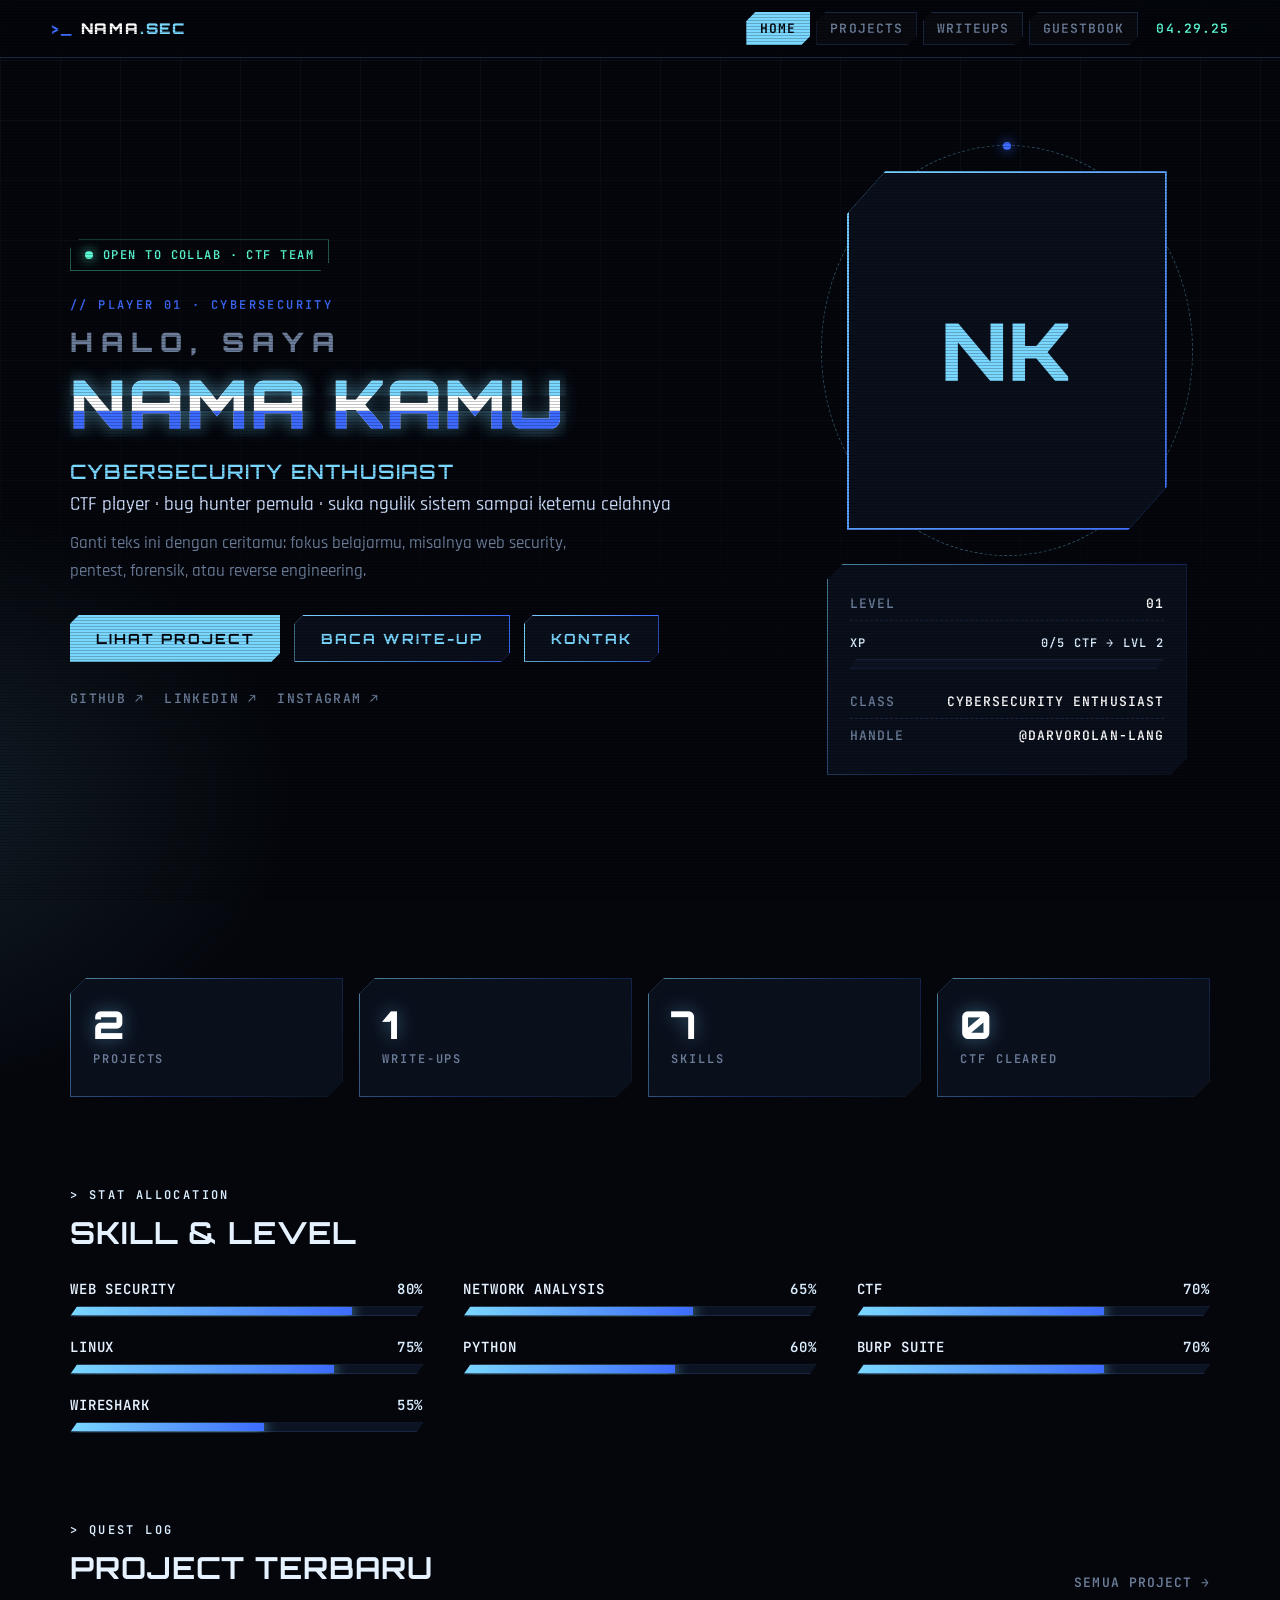
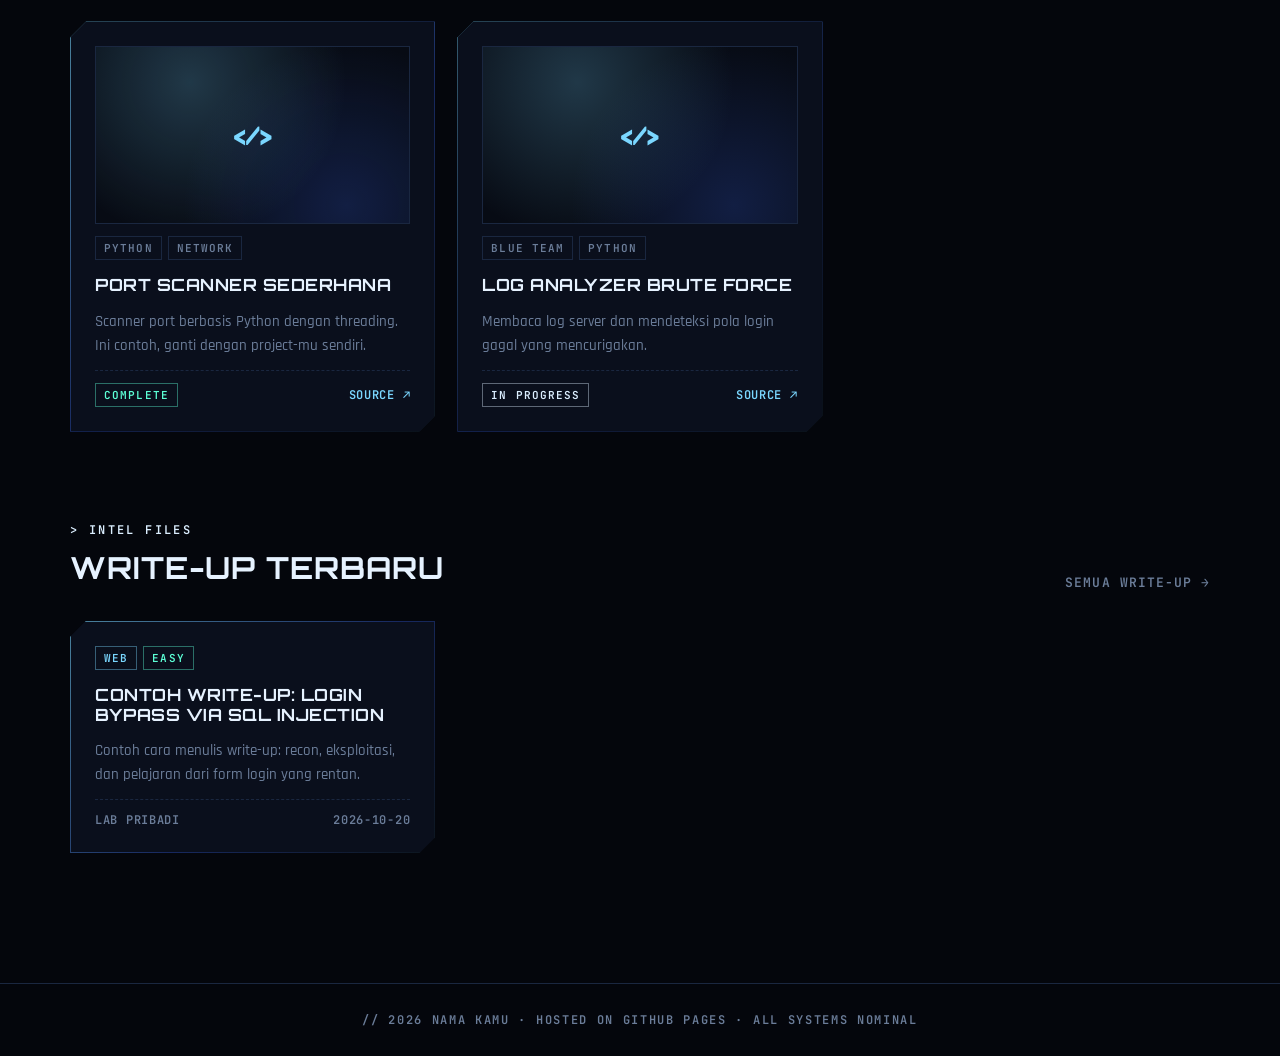
==== index.html @ fb5c7ef1 "Add files via upload" ====
<!DOCTYPE html>
<html lang="id">
<head>
<meta charset="utf-8">
<meta name="viewport" content="width=device-width,initial-scale=1">
<title>Portfolio · Cybersecurity</title>
<meta name="description" content="Portfolio cybersecurity, CTF, dan write-up">
<link rel="stylesheet" href="style.css">
<script src="app.js" defer></script>
</head>
<body data-page="home">
<div id="boot" hidden><pre id="boot-out"></pre></div>
<header id="nav"></header>
<main>
  <section class="hero" style="margin-top:0">
    <div>
      <div class="status rise"><i></i><span id="status"></span></div>
      <p class="kicker rise">// player 01 · cybersecurity</p>
      <h1 class="rise"><span class="hello">HALO, SAYA</span><span class="glitch" data-f="name"></span></h1>
      <p class="role rise" data-f="role"></p>
      <p class="tagline rise" data-f="tagline"></p>
      <p class="bio rise" data-f="bio"></p>
      <div class="btns rise">
        <a class="btn solid" href="projects.html">Lihat Project</a>
        <a class="btn" href="writeups.html">Baca Write-up</a>
        <a class="btn" id="mail" href="#">Kontak</a>
      </div>
      <div class="socials rise" id="socials"></div>
    </div>
    <div class="side rise">
      <div class="frame">
        <div class="ring"></div>
        <div class="pic" id="photo"></div>
      </div>
      <div class="panel hud-card">
        <div class="hc"><span>Level</span><b id="lvl">01</b></div>
        <div class="xp-top"><span>XP</span><span id="xp-t"></span></div>
        <div class="bar"><i id="xp" style="width:0"></i></div>
        <div class="hc" style="margin-top:16px"><span>Class</span><b data-f="role"></b></div>
        <div class="hc"><span>Handle</span><b data-f="handle"></b></div>
      </div>
    </div>
  </section>

  <div class="stats rv">
    <div class="panel stat"><b id="n-p">0</b><span>projects</span></div>
    <div class="panel stat"><b id="n-w">0</b><span>write-ups</span></div>
    <div class="panel stat"><b id="n-s">0</b><span>skills</span></div>
    <div class="panel stat"><b id="n-c">0</b><span>ctf cleared</span></div>
  </div>

  <section class="rv">
    <p class="label">stat allocation</p>
    <h2>Skill &amp; Level</h2>
    <div class="skills" id="skills"></div>
  </section>

  <section>
    <div class="sec-h"><div><p class="label">quest log</p><h2>Project Terbaru</h2></div><a href="projects.html">semua project →</a></div>
    <div class="grid" id="latest-p"></div>
  </section>

  <section>
    <div class="sec-h"><div><p class="label">intel files</p><h2>Write-up Terbaru</h2></div><a href="writeups.html">semua write-up →</a></div>
    <div class="grid" id="latest-w"></div>
  </section>
</main>
<div id="foot"></div>
</body>
</html>
---- style.css ----
@import url('https://fonts.googleapis.com/css2?family=Orbitron:wght@500;700;900&family=Rajdhani:wght@400;500;600;700&family=JetBrains+Mono:wght@400;600&display=swap');

/* ===== TEMA: ubah warna di bagian ini untuk mengganti tampilan seluruh website ===== */
:root{
  --bg:#04060c;          /* latar belakang */
  --panel:#0a0f1c;       /* kotak dan kartu */
  --panel2:#101a2e;      /* kartu saat disorot */
  --cy:#7ad7ff;          /* biru es (warna utama) */
  --mg:#3d6bff;          /* biru elektrik (warna kedua) */
  --yl:#dbeeff;          /* putih es (aksen dan label) */
  --gn:#5cffd6;          /* mint (status OK) */
  --txt:#e6f2ff;
  --mut:#6b7d99;
  --line:#1a2740;
  --cut:polygon(16px 0,100% 0,100% calc(100% - 16px),calc(100% - 16px) 100%,0 100%,0 16px);
  --cut-sm:polygon(9px 0,100% 0,100% calc(100% - 9px),calc(100% - 9px) 100%,0 100%,0 9px);
  --mono:'JetBrains Mono',ui-monospace,Consolas,monospace;
  --display:'Orbitron',sans-serif;
  --body:'Rajdhani',system-ui,sans-serif;
}

*{box-sizing:border-box}
html{background:var(--bg);scroll-behavior:smooth}
body{margin:0;min-height:100vh;display:flex;flex-direction:column;overflow-x:hidden;color:var(--txt);font:500 17px/1.6 var(--body);
  background:radial-gradient(800px 500px at 100% -10%,rgba(61,107,255,.2),transparent 60%),radial-gradient(700px 500px at -10% 30%,rgba(122,215,255,.12),transparent 60%),var(--bg)}
body::before{content:"";position:fixed;inset:0;z-index:0;pointer-events:none;background-image:linear-gradient(rgba(122,215,255,.05) 1px,transparent 1px),linear-gradient(90deg,rgba(122,215,255,.05) 1px,transparent 1px);background-size:60px 60px;-webkit-mask-image:linear-gradient(#000,transparent 85%);mask-image:linear-gradient(#000,transparent 85%)}
body::after{content:"";position:fixed;inset:0;z-index:90;pointer-events:none;background:repeating-linear-gradient(0deg,rgba(0,0,0,.22) 0 1px,transparent 1px 3px)}
header{position:sticky;top:0;z-index:50}
main,footer{position:relative;z-index:1}
main{width:min(1140px,92vw);margin:0 auto;padding-bottom:40px;flex:1}
section{margin:90px 0}
a{color:var(--cy);text-decoration:none;transition:color .2s}
a:hover{color:var(--yl)}
h1,h2,h3{font-family:var(--display);line-height:1.15;margin:.2em 0;letter-spacing:.03em;text-transform:uppercase}
h2{font-size:clamp(1.3rem,2.6vw,1.9rem)}
h3{font-size:1.05rem}
.label{font:600 12px var(--mono);color:var(--yl);letter-spacing:.2em;text-transform:uppercase;margin:0 0 12px}
.label::before{content:"> "}
.muted{color:var(--mut)}
.empty{padding:30px;border:1px dashed var(--line);text-align:center;font:600 13px var(--mono);color:var(--mut);letter-spacing:.08em;text-transform:uppercase}
.sec-h{display:flex;justify-content:space-between;align-items:flex-end;gap:16px;flex-wrap:wrap;margin-bottom:30px}
.sec-h>a{font:600 13px var(--mono);color:var(--mut);text-transform:uppercase;letter-spacing:.08em}
.sec-h>a:hover{color:var(--mg)}

/* kotak bersudut terpotong (efek HUD) */
.panel{position:relative;border:1px solid transparent;clip-path:var(--cut);
  background:linear-gradient(var(--panel),var(--panel)) padding-box,linear-gradient(135deg,rgba(122,215,255,.6),rgba(61,107,255,.35) 55%,rgba(122,215,255,.08)) border-box}

/* navigasi */
.hud{display:flex;justify-content:space-between;align-items:center;gap:16px;flex-wrap:wrap;padding:12px clamp(18px,4vw,56px);background:rgba(4,6,12,.86);backdrop-filter:blur(10px);border-bottom:1px solid var(--line)}
.logo{font:900 15px var(--display);color:#fff;letter-spacing:.12em}
.logo:hover{color:#fff}
.logo b{color:var(--mg)}
.logo span{color:var(--cy)}
.hud-r{display:flex;align-items:center;gap:18px;flex-wrap:wrap}
.links{display:flex;gap:6px;flex-wrap:wrap}
.links a{font:600 13px var(--mono);color:var(--mut);padding:7px 13px;text-transform:uppercase;letter-spacing:.08em;clip-path:var(--cut-sm);border:1px solid var(--line);background:rgba(255,255,255,.02)}
.links a:hover{color:var(--cy);border-color:var(--cy)}
.links a.on{color:#04060c;background:var(--cy);border-color:var(--cy)}
#clock{font:600 13px var(--mono);color:var(--gn);letter-spacing:.08em;min-width:64px}

/* hero */
.hero{display:grid;grid-template-columns:1.25fr .75fr;gap:56px;align-items:center;min-height:calc(100vh - 70px);padding:40px 0}
.status{display:inline-flex;align-items:center;gap:10px;font:600 12px var(--mono);color:var(--gn);letter-spacing:.12em;text-transform:uppercase;padding:7px 14px;border:1px solid rgba(92,255,214,.35);margin-bottom:26px;clip-path:var(--cut-sm)}
.status i{width:8px;height:8px;border-radius:50%;background:var(--gn);box-shadow:0 0 12px var(--gn);animation:pulse 1.6s infinite}
@keyframes pulse{50%{opacity:.3}}
.kicker{font:600 12px var(--mono);color:var(--mg);letter-spacing:.2em;text-transform:uppercase;margin:0 0 16px}
.hero h1{font-size:clamp(2.2rem,5.5vw,4.2rem);font-weight:900;line-height:1.02;margin:0}
.hello{display:block;font-size:.4em;color:var(--mut);letter-spacing:.3em;margin-bottom:12px}
.glitch{position:relative;display:inline-block;color:#fff;text-shadow:0 0 18px rgba(122,215,255,.35)}
.glitch::before,.glitch::after{content:attr(data-t);position:absolute;left:0;top:0;width:100%}
.glitch::before{color:var(--cy);clip-path:polygon(0 0,100% 0,100% 40%,0 40%);animation:gl1 2.6s infinite steps(1)}
.glitch::after{color:var(--mg);clip-path:polygon(0 62%,100% 62%,100% 100%,0 100%);animation:gl2 2.6s infinite steps(1)}
@keyframes gl1{0%,85%,100%{transform:none}86%{transform:translate(-5px,0)}89%{transform:translate(4px,0)}}
@keyframes gl2{0%,83%,100%{transform:none}84%{transform:translate(5px,0)}91%{transform:translate(-4px,0)}}
.role{font:600 20px var(--display);color:var(--cy);letter-spacing:.06em;margin:22px 0 6px;text-transform:uppercase}
.tagline{font-size:19px;color:#cfe0ff;margin:0 0 10px}
.bio{color:var(--mut);max-width:60ch;margin:0 0 30px}
.btns{display:flex;flex-wrap:wrap;gap:14px;margin-bottom:28px}
.btn{display:inline-flex;align-items:center;padding:14px 26px;font:700 14px var(--display);letter-spacing:.14em;text-transform:uppercase;color:var(--cy);border:1px solid transparent;clip-path:var(--cut-sm);transition:.2s;
  background:linear-gradient(var(--panel),var(--panel)) padding-box,linear-gradient(90deg,var(--cy),var(--mg)) border-box}
.btn:hover{color:#fff;transform:translateY(-2px)}
.btn.solid{background:var(--cy);color:#04060c;border:0}
.btn.solid:hover{background:var(--yl);color:#04060c}
.socials{display:flex;flex-wrap:wrap;gap:20px;font:600 13px var(--mono);text-transform:uppercase;letter-spacing:.1em}
.socials a{color:var(--mut)}
.socials a:hover{color:var(--mg)}

.side{display:flex;flex-direction:column;align-items:center;gap:34px}
.frame{position:relative;width:min(320px,78vw);aspect-ratio:1/1.12}
.ring{position:absolute;inset:-26px;border:1px dashed rgba(122,215,255,.35);border-radius:50%;animation:spin 30s linear infinite}
.ring::after{content:"";position:absolute;top:-4px;left:50%;width:8px;height:8px;margin-left:-4px;background:var(--mg);border-radius:50%;box-shadow:0 0 12px var(--mg)}
@keyframes spin{to{transform:rotate(360deg)}}
.pic{position:absolute;inset:0;overflow:hidden;border:2px solid transparent;display:grid;place-items:center;font:900 5rem var(--display);color:var(--cy);
  clip-path:polygon(12% 0,100% 0,100% 88%,88% 100%,0 100%,0 12%);
  background:linear-gradient(#0a0f1c,#0a0f1c) padding-box,linear-gradient(135deg,var(--cy),var(--mg)) border-box}
.pic img{width:100%;height:100%;object-fit:cover;filter:contrast(1.08) saturate(.9)}
.pic::after{content:"";position:absolute;left:0;right:0;top:-30%;height:30%;background:linear-gradient(transparent,rgba(122,215,255,.3),transparent);animation:scan 3.4s linear infinite;pointer-events:none}
@keyframes scan{to{top:110%}}

.hud-card{width:100%;max-width:360px;padding:22px}
.hc{display:flex;justify-content:space-between;gap:12px;font:600 13px var(--mono);color:var(--mut);padding:8px 0;border-bottom:1px dashed var(--line);text-transform:uppercase;letter-spacing:.08em}
.hc:last-child{border:0}
.hc b{color:#fff;font-weight:600;text-align:right;word-break:break-all}
.xp-top{display:flex;justify-content:space-between;font:600 12px var(--mono);color:var(--yl);letter-spacing:.1em;text-transform:uppercase;margin:14px 0 8px}
.bar{height:10px;background:#0c1424;border:1px solid var(--line);clip-path:polygon(7px 0,100% 0,calc(100% - 7px) 100%,0 100%)}
.bar i{display:block;height:100%;background:linear-gradient(90deg,var(--cy),var(--mg));box-shadow:0 0 14px var(--cy);animation:fill 1.4s cubic-bezier(.2,.8,.2,1) both}
@keyframes fill{from{width:0}}

/* statistik */
.stats{display:grid;grid-template-columns:repeat(4,1fr);gap:16px;margin:0 0 90px}
.stat{padding:24px 22px}
.stat b{display:block;font:900 2.4rem var(--display);color:#fff;text-shadow:0 0 18px rgba(122,215,255,.45);line-height:1.1}
.stat span{font:600 12px var(--mono);letter-spacing:.16em;color:var(--mut);text-transform:uppercase}

/* skill */
.skills{display:grid;grid-template-columns:repeat(auto-fill,minmax(300px,1fr));gap:22px 40px;margin-top:30px}
.sk-top{display:flex;justify-content:space-between;font:600 14px var(--mono);text-transform:uppercase;letter-spacing:.06em;margin-bottom:8px}
.sk-top span:last-child{color:var(--yl)}

/* kartu project & write-up */
.grid{display:grid;grid-template-columns:repeat(auto-fill,minmax(290px,1fr));gap:22px}
.card{display:flex;flex-direction:column;gap:12px;padding:24px;color:var(--txt);transition:transform .25s}
.card:hover{transform:translateY(-3px);color:var(--txt);background:linear-gradient(var(--panel2),var(--panel2)) padding-box,linear-gradient(135deg,var(--cy),var(--mg)) border-box}
.card:hover h3{color:var(--cy)}
.card h3{transition:color .2s}
.card p{margin:0;color:var(--mut);font-size:15px}
.card-foot{margin-top:auto;display:flex;justify-content:space-between;align-items:center;gap:10px;flex-wrap:wrap;padding-top:12px;border-top:1px dashed var(--line);font:600 12px var(--mono);color:var(--mut);letter-spacing:.06em;text-transform:uppercase}
.actions{display:flex;gap:16px}
.thumb{aspect-ratio:16/9;overflow:hidden;display:grid;place-items:center;border:1px solid var(--line);font:900 1.6rem var(--display);color:var(--cy);background:radial-gradient(circle at 30% 20%,rgba(122,215,255,.22),transparent 60%),radial-gradient(circle at 80% 90%,rgba(61,107,255,.2),transparent 55%),#070b14}
.thumb img{width:100%;height:100%;object-fit:cover}
.meta,.tags{display:flex;gap:6px;flex-wrap:wrap}
.tag,.badge{font:600 11px var(--mono);letter-spacing:.1em;text-transform:uppercase;padding:4px 8px;border:1px solid var(--line);color:var(--mut);background:#0a0f1c}
.badge.cy{color:var(--cy);border-color:rgba(122,215,255,.4)}
.badge.ok{color:var(--gn);border-color:rgba(92,255,214,.4)}
.badge.wip{color:var(--yl);border-color:rgba(219,238,255,.4)}
.d-easy{color:var(--gn)!important;border-color:rgba(92,255,214,.4)!important}
.d-medium{color:var(--yl)!important;border-color:rgba(219,238,255,.4)!important}
.d-hard{color:var(--mg)!important;border-color:rgba(61,107,255,.45)!important}

/* filter & pencarian */
.chips{display:flex;flex-wrap:wrap;gap:10px}
.chip{font:600 13px var(--mono);letter-spacing:.1em;text-transform:uppercase;padding:9px 16px;color:var(--mut);background:transparent;border:1px solid var(--line);clip-path:var(--cut-sm);cursor:pointer;transition:.2s}
.chip:hover,.chip.on{color:#04060c;background:var(--cy);border-color:var(--cy)}
.search{width:100%;padding:16px 20px;margin-bottom:24px;background:var(--panel);border:1px solid var(--line);color:var(--txt);font:500 16px var(--mono);outline:none;clip-path:var(--cut-sm)}
.search::placeholder{color:#4a5d7d}
.search:focus{border-color:var(--cy)}

/* artikel write-up */
.article{padding:clamp(22px,4vw,50px);color:#d5e2ff}
.article h1{font-size:clamp(1.7rem,4vw,2.6rem);margin:14px 0 24px}
.article h2{margin:2.2em 0 .7em;padding-left:14px;border-left:3px solid var(--mg)}
.article h2::before{content:"// ";color:var(--mg)}
.article h3{color:var(--cy);font-size:1.1rem}
.article p,.article li{color:#c7d3f2;font-size:17px}
.article code{font:14px var(--mono);padding:2px 6px;background:#0c1424;color:var(--yl);border:1px solid var(--line)}
.article pre{padding:18px 20px;background:#070b14!important;border:1px solid var(--line);border-left:3px solid var(--cy);overflow:auto;font-size:14px}
.article pre code{border:0;padding:0;background:none;color:inherit}
.article blockquote{margin:1.4em 0;padding:12px 18px;background:rgba(61,107,255,.06);border-left:3px solid var(--mg);color:#d0e6ff}
.article a{color:var(--cy);border-bottom:1px dashed var(--cy)}
.article img{max-width:100%}
.article table{width:100%;border-collapse:collapse;font-size:15px}
.article td,.article th{border:1px solid var(--line);padding:9px}
.comments{margin-top:50px;padding:30px}

/* efek muncul saat digulir */
.rv{opacity:0;transform:translateY(24px);transition:opacity .7s ease,transform .7s ease}
.rv.in{opacity:1;transform:none}
.card.rv.in:hover{transform:translateY(-3px)}
.rise{animation:rise .8s both}
@keyframes rise{from{opacity:0;transform:translateY(12px)}to{opacity:1;transform:none}}

/* layar boot */
#boot{position:fixed;inset:0;z-index:200;background:#020408;display:grid;place-items:center;transition:opacity .6s}
#boot[hidden]{display:none}
#boot.off{opacity:0;pointer-events:none}
#boot pre{width:min(520px,90vw);min-height:170px;margin:0;font:500 15px/1.8 var(--mono);color:var(--gn);text-shadow:0 0 8px rgba(92,255,214,.5);white-space:pre-wrap}

footer{padding:28px;text-align:center;font:600 12px var(--mono);letter-spacing:.14em;text-transform:uppercase;color:var(--mut);border-top:1px solid var(--line)}
::selection{background:rgba(61,107,255,.35);color:#fff}
::-webkit-scrollbar{width:8px;background:var(--bg)}
::-webkit-scrollbar-thumb{background:#22304f}

@media(max-width:900px){
  .hero{grid-template-columns:1fr;min-height:auto;gap:40px}
  .side{order:-1}
  .stats{grid-template-columns:repeat(2,1fr)}
  section{margin:60px 0}
}
@media(prefers-reduced-motion:reduce){*{animation:none!important;transition:none!important}.rv{opacity:1;transform:none}}
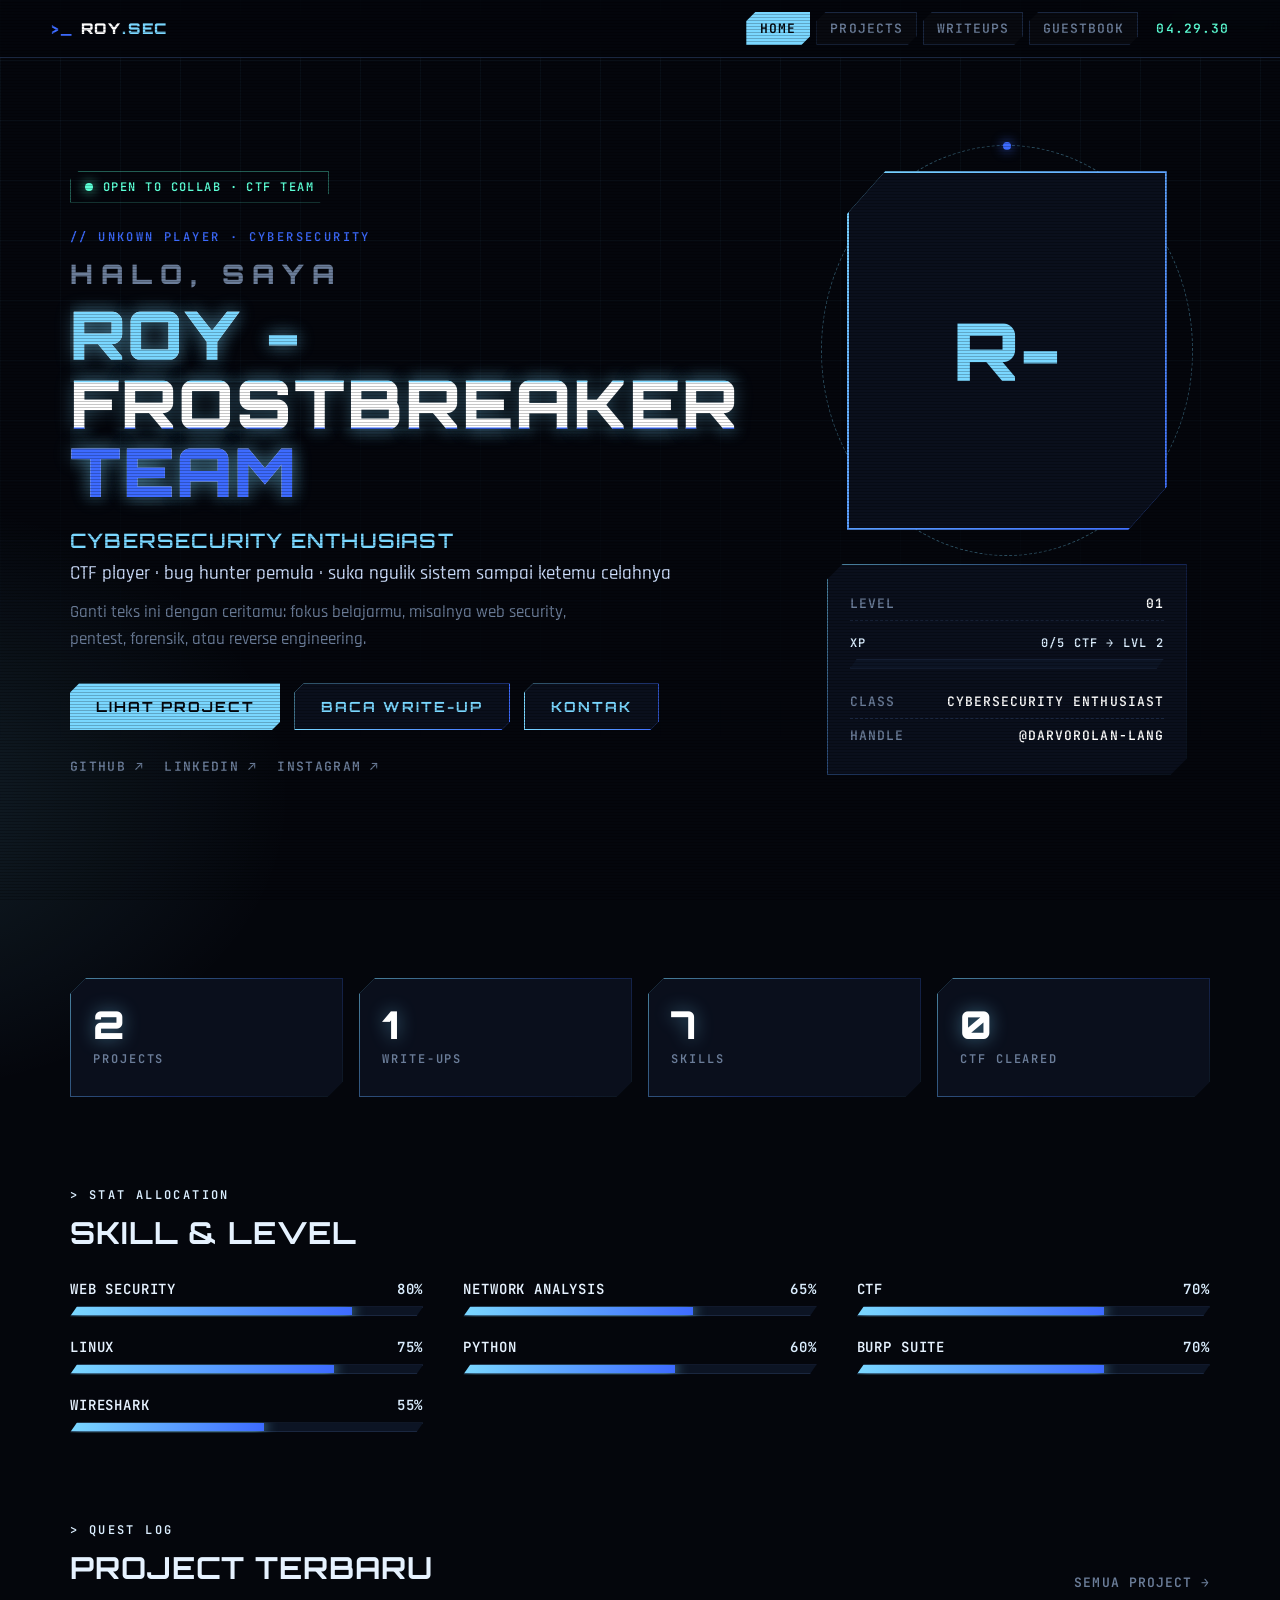
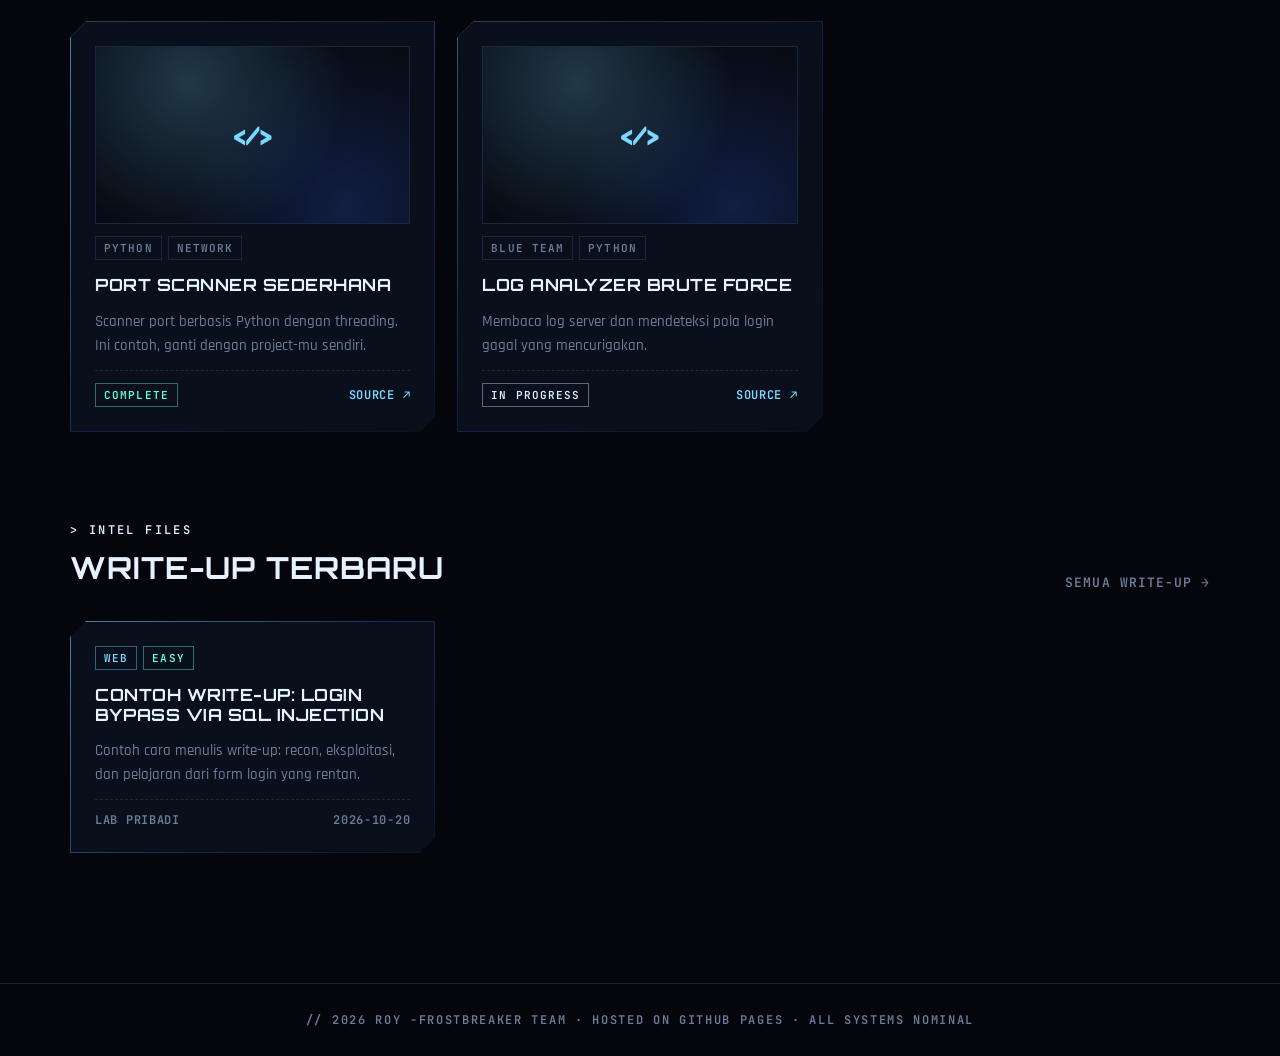
==== commit 042ac205: "Update index.html" ====
--- a/index.html
+++ b/index.html
@@ -15,7 +15,7 @@
   <section class="hero" style="margin-top:0">
     <div>
       <div class="status rise"><i></i><span id="status"></span></div>
-      <p class="kicker rise">// player 01 · cybersecurity</p>
+      <p class="kicker rise">// UNKOWN PLAYER · cybersecurity</p>
       <h1 class="rise"><span class="hello">HALO, SAYA</span><span class="glitch" data-f="name"></span></h1>
       <p class="role rise" data-f="role"></p>
       <p class="tagline rise" data-f="tagline"></p>
